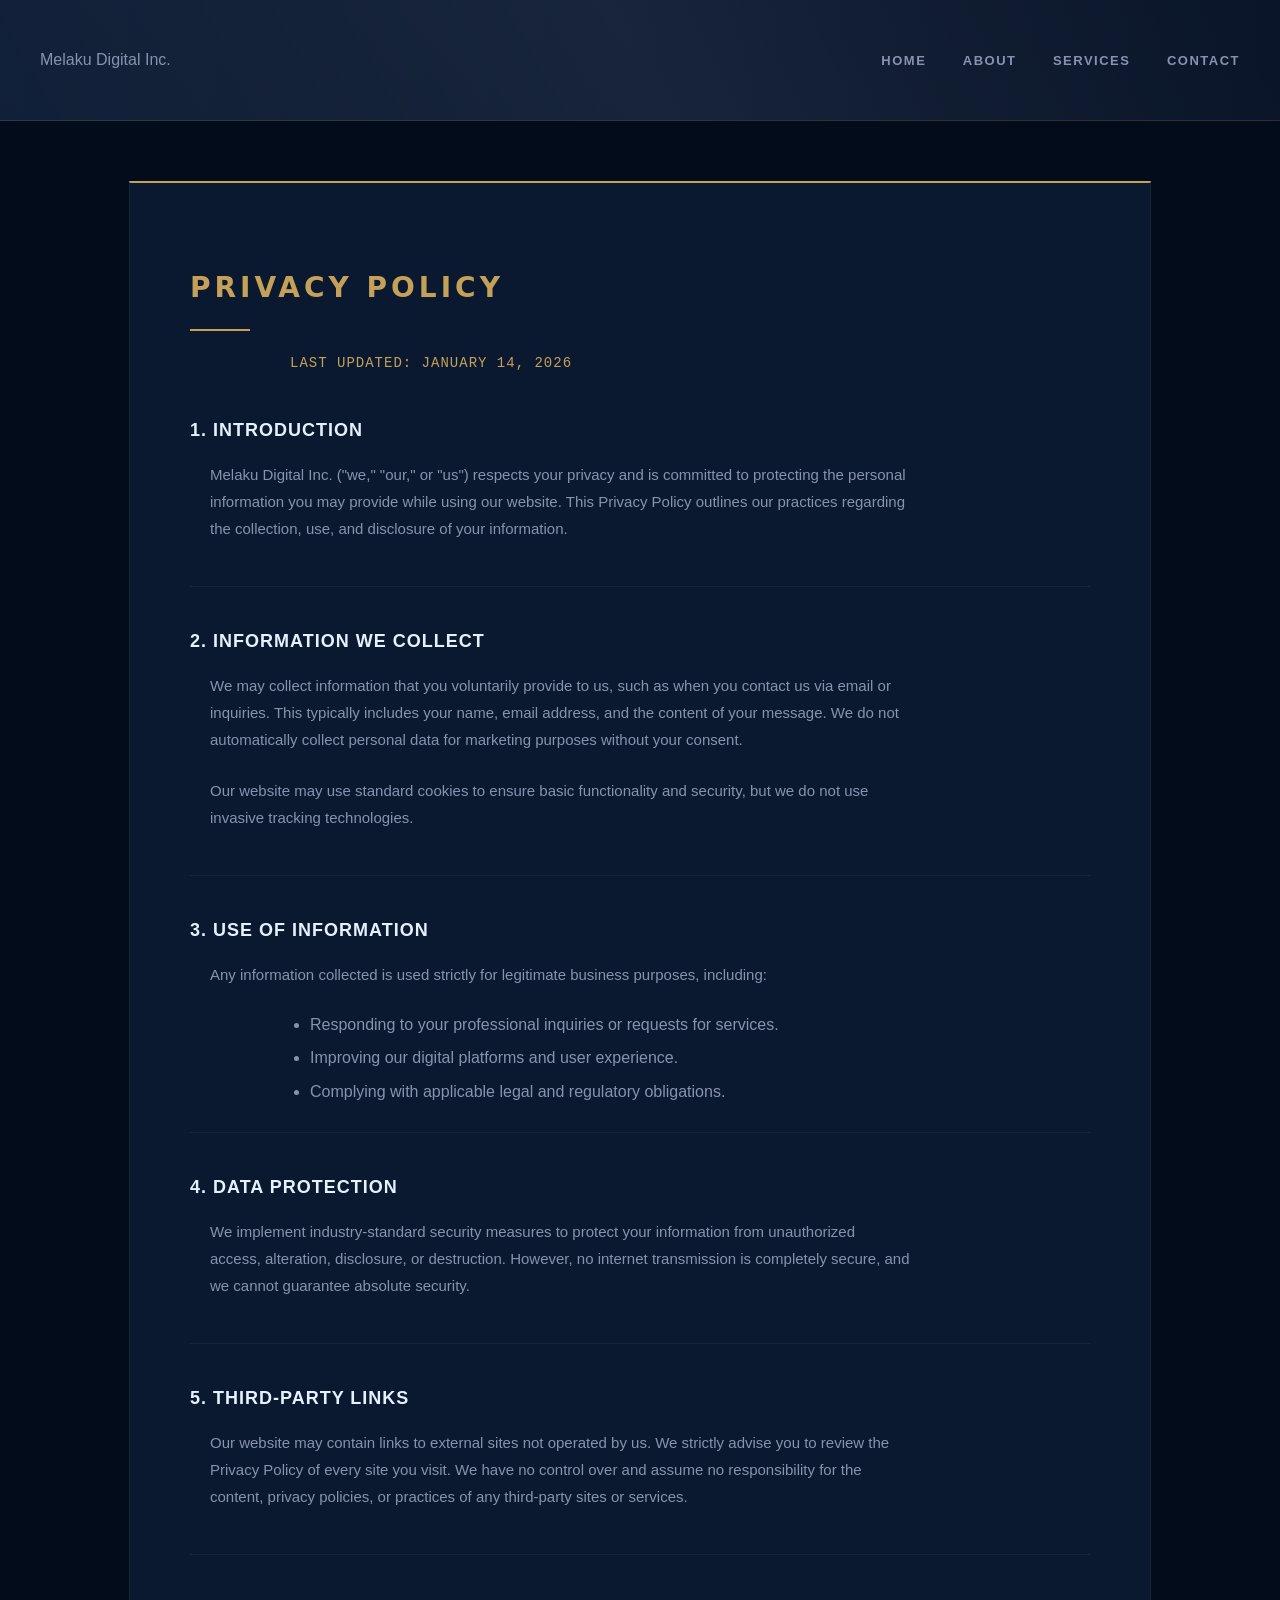
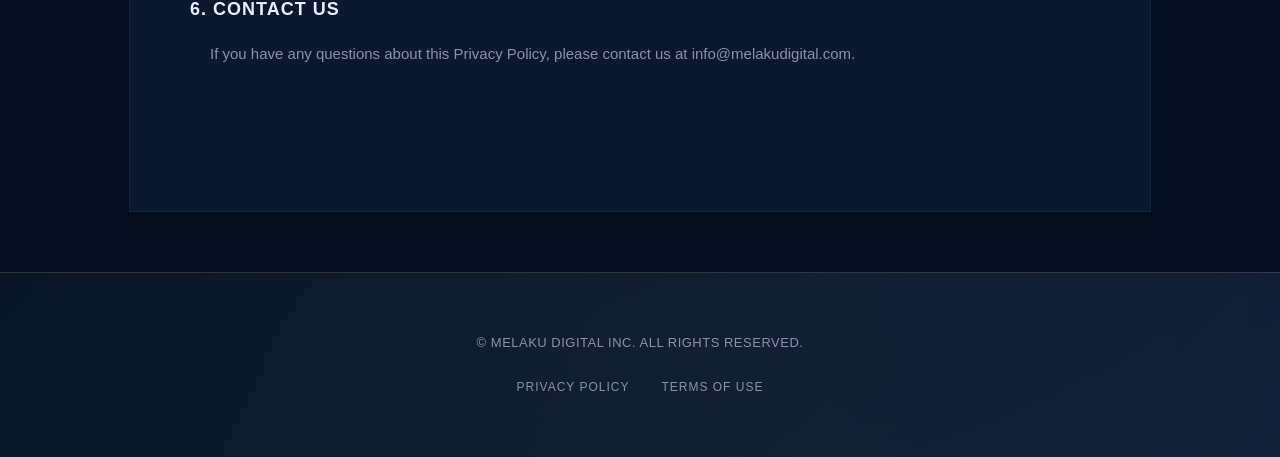
==== privacy.html @ fcba4385 "Initial commit: Melaku Digital Inc. website with updated contact email" ====
<!DOCTYPE html>
<html lang="en">
<head>
    <meta charset="UTF-8">
    <meta name="viewport" content="width=device-width, initial-scale=1.0">
    <title>Privacy Policy - Melaku Digital Inc.</title>
    <link rel="stylesheet" href="css/style.css">
</head>
<body>
    <header id="nav">
        <div class="container">
            <div class="logo">Melaku Digital Inc.</div>
            <nav>
                <a href="index.html">Home</a>
                <a href="index.html#about">About</a>
                <a href="index.html#services">Services</a>
                <a href="index.html#contact">Contact</a>
            </nav>
        </div>
    </header>

    <section id="policy">
        <div class="container">
            <h2>Privacy Policy</h2>
            <p class="last-updated">Last Updated: January 14, 2026</p>

            <div class="policy-section">
                <h3>1. Introduction</h3>
                <p>Melaku Digital Inc. ("we," "our," or "us") respects your privacy and is committed to protecting the personal information you may provide while using our website. This Privacy Policy outlines our practices regarding the collection, use, and disclosure of your information.</p>
            </div>

            <div class="policy-section">
                <h3>2. Information We Collect</h3>
                <p>We may collect information that you voluntarily provide to us, such as when you contact us via email or inquiries. This typically includes your name, email address, and the content of your message. We do not automatically collect personal data for marketing purposes without your consent.</p>
                <p>Our website may use standard cookies to ensure basic functionality and security, but we do not use invasive tracking technologies.</p>
            </div>

            <div class="policy-section">
                <h3>3. Use of Information</h3>
                <p>Any information collected is used strictly for legitimate business purposes, including:</p>
                <ul>
                    <li>Responding to your professional inquiries or requests for services.</li>
                    <li>Improving our digital platforms and user experience.</li>
                    <li>Complying with applicable legal and regulatory obligations.</li>
                </ul>
            </div>

            <div class="policy-section">
                <h3>4. Data Protection</h3>
                <p>We implement industry-standard security measures to protect your information from unauthorized access, alteration, disclosure, or destruction. However, no internet transmission is completely secure, and we cannot guarantee absolute security.</p>
            </div>

            <div class="policy-section">
                <h3>5. Third-Party Links</h3>
                <p>Our website may contain links to external sites not operated by us. We strictly advise you to review the Privacy Policy of every site you visit. We have no control over and assume no responsibility for the content, privacy policies, or practices of any third-party sites or services.</p>
            </div>

            <div class="policy-section">
                <h3>6. Contact Us</h3>
                <p>If you have any questions about this Privacy Policy, please contact us at info@melakudigital.com.</p>
            </div>
        </div>
    </section>

    <footer id="footer">
        <div class="container">
            <p>© Melaku Digital Inc. All rights reserved.</p>
            <div class="footer-links">
                <a href="privacy.html">Privacy Policy</a>
                <a href="terms.html">Terms of Use</a>
            </div>
        </div>
    </footer>
</body>
</html>
---- css/style.css ----
:root {
    --bg-deep: #020C1B;
    --bg-panel: #0A192F;
    --bg-card: #112240;
    --accent-gold: #C5A059;
    --accent-gold-dim: rgba(197, 160, 89, 0.2);
    --text-bright: #E6F1FF;
    --text-muted: #8892B0;
    --border-gold: #C5A059;
    --font-heading: 'Space Grotesk', system-ui, -apple-system, sans-serif;
    --font-body: 'Inter', -apple-system, BlinkMacSystemFont, sans-serif;
}

body {
    font-family: var(--font-body);
    margin: 0;
    padding: 0;
    background-color: var(--bg-deep);
    background-image: 
        linear-gradient(rgba(2, 12, 27, 0.95), rgba(2, 12, 27, 0.8)),
        repeating-linear-gradient(45deg, rgba(197, 160, 89, 0.03) 0px, rgba(197, 160, 89, 0.03) 1px, transparent 1px, transparent 40px);
    color: var(--text-muted);
    line-height: 1.6;
    min-height: 100vh;
    position: relative;
    -webkit-font-smoothing: antialiased;
}

body.reduced-motion {
    opacity: 1;
    transform: none;
    transition: none;
}

.container {
    max-width: 1200px;
    margin: 0 auto;
    padding: 0 24px;
    position: relative;
    z-index: 10;
}

/* Header Navigation - Institutional & Fixed */
#nav {
    background: linear-gradient(90deg, rgba(16, 32, 57, 0.95), rgba(8, 20, 40, 0.95));
    backdrop-filter: blur(12px);
    border-bottom: 1px solid var(--accent-gold-dim);
    position: sticky;
    top: 0;
    z-index: 1000;
    overflow: hidden;
    transition: all 0.3s ease;
    padding: 20px 0;
}

/* Sticky Header Scrolled State */
#nav.scrolled {
    padding: 12px 0;
    background: rgba(2, 12, 27, 0.98);
    backdrop-filter: blur(20px);
    box-shadow: 0 2px 20px rgba(0, 0, 0, 0.4);
}

#nav.scrolled .logo-img {
    height: 60px;
}

#nav.scrolled nav a {
    font-size: 14px;
    padding: 8px 16px;
}

/* Subtle moving background shine for Header */
#nav::before {
    content: '';
    position: absolute;
    top: 0;
    left: -50%;
    width: 200%;
    height: 100%;
    background: linear-gradient(
        60deg,
        transparent 20%,
        rgba(255, 255, 255, 0.03) 40%,
        rgba(255, 255, 255, 0.05) 50%,
        rgba(255, 255, 255, 0.03) 60%,
        transparent 80%
    );
    animation: shine-flow 15s linear infinite;
    pointer-events: none;
    z-index: -1;
}

@keyframes shine-flow {
    0% { transform: translateX(0); }
    100% { transform: translateX(-50%); }
}

#nav .container {
    display: flex;
    justify-content: space-between;
    align-items: center;
    height: 80px;
}

#nav .logo-link {
    display: flex;
    align-items: center;
    text-decoration: none;
}

#nav .logo-img {
    height: 72px;
    width: auto;
    object-fit: contain;
    transition: all 0.3s ease;
}

#nav nav a {
    margin-left: 32px;
    text-decoration: none;
    color: var(--text-muted);
    font-size: 13px;
    font-weight: 600;
    text-transform: uppercase;
    letter-spacing: 1.5px;
    transition: color 0.3s ease;
}

#nav nav a:hover {
    color: var(--accent-gold);
}

/* Social Icons */
.social-icons {
    display: flex;
    align-items: center;
    gap: 16px;
}

.social-icons a {
    color: var(--text-muted);
    transition: color 0.3s ease, transform 0.2s ease;
    display: flex;
    align-items: center;
    justify-content: center;
}

.social-icons a:hover {
    color: var(--accent-gold);
    transform: translateY(-2px);
}

.header-social {
    margin-left: 24px;
    padding-left: 24px;
    border-left: 1px solid var(--accent-gold-dim);
}

.footer-social {
    justify-content: center;
    margin-bottom: 32px;
}

/* Hero Section - Executive Authority */
#hero {
    background: var(--bg-deep);
    padding: 140px 0;
    position: relative;
    overflow: hidden;
    min-height: 600px;
    display: flex;
    align-items: center;
    border-bottom: 1px solid var(--accent-gold-dim);
}

/* Video Background */
.hero-video-background {
    position: absolute;
    top: 0;
    left: 0;
    width: 100%;
    height: 100%;
    overflow: hidden;
    z-index: 0;
}

.hero-video-background video {
    position: absolute;
    top: 50%;
    left: 50%;
    min-width: 100%;
    min-height: 100%;
    width: auto;
    height: auto;
    transform: translate(-50%, -50%);
    object-fit: cover;
    opacity: 0.25;
}

.video-overlay {
    position: absolute;
    top: 0;
    left: 0;
    width: 100%;
    height: 100%;
    background: linear-gradient(135deg, rgba(2, 12, 27, 0.88) 0%, rgba(10, 25, 47, 0.78) 100%);
    z-index: 1;
}

#hero .container {
    position: relative;
    z-index: 2;
}

#hero::before {
    content: ''; /* Geometric accent line */
    position: absolute;
    top: 0;
    right: 15%;
    width: 1px;
    height: 100%;
    background: linear-gradient(to bottom, transparent, var(--accent-gold-dim), transparent);
    z-index: 2;
}

.hero-content {
    display: flex;
    align-items: center;
    gap: 80px; /* Increased spacing */
    position: relative;
    z-index: 1;
}

.hero-text > * {
    opacity: 1;
}

/* Hero animations - elements start hidden and animate in */
.animations-enabled .hero-text h1,
.animations-enabled .hero-text .tagline,
.animations-enabled .hero-text .statement,
.animations-enabled .hero-text .cta-button {
    opacity: 0;
    animation: fadeInUp 800ms cubic-bezier(0.16, 1, 0.3, 1) forwards;
    animation-fill-mode: forwards;
}

@keyframes fadeInUp {
    from {
        opacity: 0;
        transform: translateY(20px);
    }
    to {
        opacity: 1;
        transform: translateY(0);
    }
}

.reduced-motion .hero-text > * {
    opacity: 1 !important;
    transform: none !important;
    transition: none !important;
    animation: none !important;
}

.hero-text h1 {
    font-family: var(--font-heading);
    font-size: 56px;
    font-weight: 800;
    margin-bottom: 24px;
    line-height: 1.1;
    color: var(--text-bright);
    letter-spacing: -0.5px;
    text-transform: uppercase;
}

.hero-text .tagline {
    display: inline-block;
    font-size: 14px;
    font-weight: 700;
    color: var(--accent-gold);
    text-transform: uppercase;
    letter-spacing: 3px;
    margin-bottom: 24px;
    border-bottom: 2px solid var(--accent-gold);
    padding-bottom: 4px;
}

.hero-text .statement {
    font-size: 18px;
    margin-bottom: 40px;
    color: var(--text-muted);
    max-width: 500px;
    border-left: 1px solid var(--accent-gold);
    padding-left: 24px;
}

.cta-button {
    display: inline-block;
    background-color: transparent;
    color: var(--accent-gold);
    padding: 16px 32px;
    text-decoration: none;
    border: 1px solid var(--accent-gold);
    font-weight: 600;
    text-transform: uppercase;
    letter-spacing: 1.5px;
    font-size: 13px;
    transition: all 0.3s ease;
}

.cta-button:hover {
    background-color: rgba(197, 160, 89, 0.1);
    box-shadow: 0 0 20px rgba(197, 160, 89, 0.1);
}

.hero-visual {
    flex: 1;
    height: 400px;
    position: relative;
    border: 1px solid var(--accent-gold-dim);
    background: rgba(10, 25, 47, 0.3);
    overflow: hidden;
}

#hero-canvas {
    width: 100%;
    height: 100%;
}


.hero-visual::after {
    /* Geometric corner accent */
    content: '';
    position: absolute;
    top: -1px;
    right: -1px;
    width: 40px;
    height: 40px;
    border-top: 2px solid var(--accent-gold);
    border-right: 2px solid var(--accent-gold);
}

.hero-visual::before {
    /* Geometric corner accent bottom left */
    content: '';
    position: absolute;
    bottom: -1px;
    left: -1px;
    width: 40px;
    height: 40px;
    border-bottom: 2px solid var(--accent-gold);
    border-left: 2px solid var(--accent-gold);
}

.hero-visual svg {
    width: 60%;
    height: 60%;
    opacity: 0.8;
}

/* Sections - Modular & Framed */
section {
    padding: 60px 0;
    opacity: 1;
    position: relative;
    z-index: 5;
    transition: opacity 800ms ease, transform 800ms ease;
    border-bottom: none; /* Removed separator line */
}

section.animate {
    animation: fadeIn 800ms ease-out forwards;
}

@keyframes fadeIn {
    from {
        opacity: 0;
        transform: translateY(20px);
    }
    to {
        opacity: 1;
        transform: translateY(0);
    }
}

.reduced-motion section {
    opacity: 1;
    transform: none;
    transition: none;
    animation: none;
}

section h2 {
    font-family: var(--font-heading);
    font-size: 28px;
    font-weight: 700;
    margin-bottom: 60px;
    text-align: center;
    color: var(--accent-gold);
    text-transform: uppercase;
    letter-spacing: 4px;
    position: relative;
    padding-bottom: 20px;
}

section h2::after {
    content: '';
    position: absolute;
    bottom: 0;
    left: 50%;
    transform: translateX(-50%);
    width: 60px;
    height: 2px;
    background: var(--accent-gold);
}

section p {
    font-size: 16px;
    line-height: 1.8;
    margin-bottom: 24px;
    max-width: 700px;
    margin-left: auto;
    margin-right: auto;
    color: var(--text-muted);
}

section ul {
    max-width: 700px;
    margin: 0 auto;
    color: var(--text-muted);
}

/* About Section - Institutional Brief */
#about {
    background-color: var(--bg-deep);
    position: relative;
}

#about .container {
    background: var(--bg-panel);
    padding: 60px;
    border: 1px solid rgba(255, 255, 255, 0.05);
    border-left: 2px solid var(--accent-gold);
    box-shadow: 0 10px 30px rgba(0, 0, 0, 0.3);
}

.about-content {
    display: flex;
    gap: 60px;
    align-items: flex-start;
}

.about-text {
    flex: 1;
}

.about-video {
    flex: 0 0 400px;
    width: 400px;
}

.about-video video {
    width: 100%;
    height: auto;
    border-radius: 8px;
    border: 1px solid rgba(197, 160, 89, 0.3);
    box-shadow: 0 8px 20px rgba(0, 0, 0, 0.4);
}

@media (max-width: 968px) {
    .about-content {
        flex-direction: column;
    }
    
    .about-video {
        flex: 1;
        width: 100%;
        max-width: 500px;
    }
}

#about h2 {
    text-align: left;
    margin-bottom: 30px;
}

#about h2::after {
    left: 0;
    transform: none;
}

#about p {
    text-align: left;
    margin-left: 0;
}

/* Services Section - Capability Matrix */
#services {
    /* Modern Gradient Background - Fully Green/Teal (Removed dark start) */
    background: linear-gradient(180deg, #0f3443 0%, #34e89e 100%); 
    position: relative;
    overflow: hidden;
}

#services::before {
    content: '';
    position: absolute;
    top: -50%;
    left: -50%;
    width: 200%;
    height: 200%;
    background: radial-gradient(circle at center, rgba(52, 232, 158, 0.05) 0%, transparent 70%);
    animation: pulse-glow-green 15s ease-in-out infinite;
    z-index: 0;
}

@keyframes pulse-glow-green {
    0%, 100% { transform: scale(1); opacity: 0.3; }
    50% { transform: scale(1.2); opacity: 0.6; }
}

/* Ensure content stays above the background effect */
#services .container {
    position: relative;
    z-index: 1;
}

.services-grid {
    display: grid;
    grid-template-columns: repeat(auto-fit, minmax(320px, 1fr));
    gap: 32px;
    margin-top: 40px;
}

.service-card {
    background-color: var(--bg-card); /* Fallback */
    background: rgba(17, 34, 64, 0.4); /* Semi-transparent glassmorphism */
    backdrop-filter: blur(10px);
    -webkit-backdrop-filter: blur(10px); /* Safari support */
    border: 1px solid rgba(197, 160, 89, 0.2); /* Subtle gold glow */
    padding: 40px;
    transition: all 0.3s ease;
    position: relative;
    overflow: hidden;
}

.service-card::before {
    content: '';
    position: absolute;
    top: 0;
    left: 0;
    width: 100%;
    height: 1px;
    background: linear-gradient(90deg, transparent, var(--accent-gold), transparent);
    opacity: 0.5;
}

.service-card:hover {
    background: rgba(17, 34, 64, 0.6); /* Slightly more opaque on hover */
    border-color: rgba(197, 160, 89, 0.4); /* Brighter gold */
    transform: translateY(-5px);
    box-shadow: 0 10px 30px rgba(0, 0, 0, 0.4), 0 0 20px rgba(197, 160, 89, 0.1);
}

.service-card h3 {
    font-family: var(--font-heading);
    font-size: 16px;
    font-weight: 700;
    margin-bottom: 20px;
    color: var(--text-bright);
    text-transform: uppercase;
    letter-spacing: 1px;
}

/* Service Icons & Animations */
.service-icon {
    margin-bottom: 24px;
    height: 48px;
    width: 48px;
    color: var(--accent-gold);
    display: flex;
    align-items: center;
}

.service-icon svg {
    width: 48px;
    height: 48px;
    stroke: currentColor;
    stroke-width: 1.5;
    fill: none;
    stroke-linecap: round;
    stroke-linejoin: round;
}

/* Animation Defs */
@keyframes code-pulse {
    0%, 100% { transform: scale(1); opacity: 1; }
    50% { transform: scale(1.1); opacity: 0.7; }
}

@keyframes dash-draw {
    0% { stroke-dasharray: 1, 150; stroke-dashoffset: 0; }
    50% { stroke-dasharray: 90, 150; stroke-dashoffset: -35; }
    100% { stroke-dasharray: 90, 150; stroke-dashoffset: -124; }
}

@keyframes float-y {
    0%, 100% { transform: translateY(0); }
    50% { transform: translateY(-6px); }
}

@keyframes spin-slow {
    from { transform: rotate(0deg); }
    to { transform: rotate(360deg); }
}

@keyframes pulse-ring {
    0% { transform: scale(0.8); opacity: 0; }
    50% { opacity: 0.5; }
    100% { transform: scale(1.2); opacity: 0; }
}

/* Specific Service Animations */
.anim-web-dev polyline {
    animation: code-pulse 2s ease-in-out infinite;
}

.anim-app-dev rect:last-child {
    animation: float-y 3s ease-in-out infinite;
}

.anim-ai circle {
    animation: pulse-ring 3s infinite;
}
.anim-ai circle:nth-child(2) { animation-delay: 0.5s; }
.anim-ai line { opacity: 0.5; }

.anim-arch path {
    animation: dash-draw 4s ease-in-out infinite;
}

.anim-mobile rect {
    animation: float-y 4s ease-in-out infinite;
}

.anim-consult circle {
    animation: spin-slow 10s linear infinite;
    transform-origin: center;
}

.service-card p {
    font-family: var(--font-body);
    font-size: 15px;
    color: rgba(204, 214, 246, 0.9); /* Brighter, more readable color */
    margin: 0 0 15px 0;
    text-align: left;
}

/* Phase 11: Interactive Service Demos */
.demo-toggle {
    background: rgba(197, 160, 89, 0.1);
    border: 1px solid rgba(197, 160, 89, 0.3);
    color: #C5A059;
    padding: 8px 16px;
    border-radius: 6px;
    cursor: pointer;
    font-size: 13px;
    font-weight: 500;
    transition: all 0.3s ease;
    margin-top: 10px;
    display: inline-block;
}

.demo-toggle:hover {
    background: rgba(197, 160, 89, 0.2);
    border-color: #C5A059;
    transform: translateX(3px);
}

.demo-content {
    max-height: 0;
    overflow: hidden;
    transition: max-height 0.4s ease, margin-top 0.4s ease;
    margin-top: 0;
}

.demo-content.active {
    max-height: 300px;
    margin-top: 15px;
}

.code-block {
    background: rgba(2, 12, 27, 0.8);
    border: 1px solid rgba(197, 160, 89, 0.2);
    border-radius: 8px;
    padding: 15px;
    position: relative;
    overflow-x: auto;
}

.code-block pre {
    margin: 0;
    color: #ccd6f6;
    font-family: 'Courier New', monospace;
    font-size: 13px;
    line-height: 1.6;
}

.code-block code {
    color: #34e89e;
}

.copy-code {
    position: absolute;
    top: 10px;
    right: 10px;
    background: rgba(197, 160, 89, 0.2);
    border: 1px solid rgba(197, 160, 89, 0.3);
    color: #C5A059;
    padding: 4px 10px;
    border-radius: 4px;
    cursor: pointer;
    font-size: 11px;
    transition: all 0.2s ease;
}

.copy-code:hover {
    background: rgba(197, 160, 89, 0.3);
}

.copy-code.copied {
    background: rgba(52, 232, 158, 0.2);
    border-color: rgba(52, 232, 158, 0.3);
    color: #34e89e;
}

/* Projects Section - Case Studies */
#projects {
    background: var(--bg-deep);
    color: var(--text-muted);
}

.projects-list {
    display: flex;
    flex-direction: column;
    gap: 24px;
    margin-top: 40px;
}

.project-item {
    background: rgba(17, 34, 64, 0.4);
    backdrop-filter: blur(10px);
    -webkit-backdrop-filter: blur(10px);
    border: 1px solid rgba(197, 160, 89, 0.15);
    border-left: 3px solid var(--accent-gold);
    padding: 32px;
    display: flex;
    gap: 24px;
    align-items: flex-start;
    transition: all 0.3s cubic-bezier(0.16, 1, 0.3, 1);
    position: relative;
    overflow: hidden;
}

.project-item::before {
    content: '';
    position: absolute;
    top: 0;
    left: 0;
    width: 3px;
    height: 0;
    background: linear-gradient(180deg, var(--accent-gold), var(--accent-teal));
    transition: height 0.4s ease;
}

.project-item:hover::before {
    height: 100%;
}

.project-item:hover {
    background: rgba(17, 34, 64, 0.7);
    border-color: rgba(197, 160, 89, 0.4);
    transform: translateX(8px);
    box-shadow: -5px 5px 30px rgba(197, 160, 89, 0.15);
}

.project-icon {
    flex-shrink: 0;
    width: 60px;
    height: 60px;
    background: linear-gradient(135deg, rgba(197, 160, 89, 0.15), rgba(197, 160, 89, 0.05));
    border: 2px solid rgba(197, 160, 89, 0.3);
    border-radius: 12px;
    display: flex;
    align-items: center;
    justify-content: center;
    color: var(--accent-gold);
    transition: all 0.3s ease;
}

.project-item:hover .project-icon {
    transform: scale(1.1) rotate(-5deg);
    border-color: var(--accent-gold);
    box-shadow: 0 0 20px rgba(197, 160, 89, 0.3);
}

.project-content {
    flex: 1;
}

.project-item h3 {
    font-size: 20px;
    font-weight: 700;
    color: var(--accent-gold);
    text-transform: uppercase;
    letter-spacing: 1.5px;
    margin: 0 0 12px 0;
    font-family: var(--font-heading);
}

.project-item p {
    font-size: 15px;
    color: rgba(204, 214, 246, 0.85);
    margin: 0 0 16px 0;
    line-height: 1.7;
    text-align: left;
}

.project-tags {
    display: flex;
    flex-wrap: wrap;
    gap: 8px;
    margin-top: 16px;
}

.tag {
    display: inline-block;
    background: rgba(197, 160, 89, 0.1);
    border: 1px solid rgba(197, 160, 89, 0.3);
    color: var(--accent-gold);
    padding: 4px 12px;
    border-radius: 4px;
    font-size: 11px;
    font-weight: 600;
    text-transform: uppercase;
    letter-spacing: 0.5px;
    transition: all 0.3s ease;
}

.project-item:hover .tag {
    background: rgba(197, 160, 89, 0.2);
    border-color: var(--accent-gold);
}

@media (max-width: 768px) {
    .project-item {
        flex-direction: column;
        padding: 24px;
    }
    
    .project-icon {
        width: 50px;
        height: 50px;
    }
}
}

/* Testimonials Section - Professional Principles */
#testimonials {
    background: linear-gradient(135deg, #0A192F 0%, #112240 50%, #0A192F 100%);
    border-top: 1px solid rgba(197, 160, 89, 0.2);
    position: relative;
    overflow: hidden;
}

#testimonials::before {
    content: '';
    position: absolute;
    top: 0;
    left: 0;
    right: 0;
    height: 1px;
    background: linear-gradient(90deg, transparent, var(--accent-gold), transparent);
}

#testimonials .section-subtitle {
    text-align: center;
    color: var(--text-muted);
    font-size: 16px;
    margin-bottom: 50px;
    font-style: italic;
}

.principles-grid {
    display: grid;
    grid-template-columns: repeat(auto-fit, minmax(280px, 1fr));
    gap: 40px;
    margin-top: 40px;
}

.principle-card {
    background: rgba(17, 34, 64, 0.6);
    backdrop-filter: blur(10px);
    border: 1px solid rgba(197, 160, 89, 0.2);
    padding: 40px 32px;
    text-align: center;
    position: relative;
    transition: all 0.4s cubic-bezier(0.16, 1, 0.3, 1);
    overflow: hidden;
}

.principle-card::after {
    content: '';
    position: absolute;
    top: -1px;
    right: -1px;
    width: 30px;
    height: 30px;
    border-top: 2px solid var(--accent-gold);
    border-right: 2px solid var(--accent-gold);
    transition: all 0.4s ease;
}

.principle-card::before {
    content: '';
    position: absolute;
    bottom: -1px;
    left: -1px;
    width: 30px;
    height: 30px;
    border-bottom: 2px solid var(--accent-gold);
    border-left: 2px solid var(--accent-gold);
    transition: all 0.4s ease;
}

.principle-card:hover {
    transform: translateY(-8px);
    border-color: rgba(197, 160, 89, 0.5);
    box-shadow: 0 12px 40px rgba(197, 160, 89, 0.2);
    background: rgba(17, 34, 64, 0.8);
}

.principle-card:hover::after {
    width: 50px;
    height: 50px;
}

.principle-card:hover::before {
    width: 50px;
    height: 50px;
}

.principle-icon {
    width: 70px;
    height: 70px;
    margin: 0 auto 24px;
    display: flex;
    align-items: center;
    justify-content: center;
    background: linear-gradient(135deg, rgba(197, 160, 89, 0.1), rgba(197, 160, 89, 0.05));
    border-radius: 50%;
    border: 2px solid rgba(197, 160, 89, 0.3);
    color: var(--accent-gold);
    transition: all 0.4s ease;
}

.principle-card:hover .principle-icon {
    transform: scale(1.1) rotate(5deg);
    border-color: var(--accent-gold);
    box-shadow: 0 0 20px rgba(197, 160, 89, 0.4);
}

.principle-icon svg {
    animation: icon-float 3s ease-in-out infinite;
}

.principle-card:nth-child(2) .principle-icon svg {
    animation-delay: 0.5s;
}

.principle-card:nth-child(3) .principle-icon svg {
    animation-delay: 1s;
}

.principle-card:nth-child(4) .principle-icon svg {
    animation-delay: 1.5s;
}

@keyframes icon-float {
    0%, 100% {
        transform: translateY(0);
    }
    50% {
        transform: translateY(-5px);
    }
}

.principle-card h3 {
    font-size: 18px;
    font-weight: 700;
    margin-bottom: 20px;
    color: var(--accent-gold);
    text-transform: uppercase;
    letter-spacing: 1.5px;
    font-family: var(--font-heading);
}

.principle-card p {
    font-size: 14px;
    color: rgba(204, 214, 246, 0.85);
    margin: 0;
    line-height: 1.8;
    font-family: var(--font-body);
}

/* Compliance Section - Regulatory */
#compliance {
    background-color: var(--bg-deep);
    position: relative;
    padding-bottom: 40px;
}

#compliance .container {
    background: var(--bg-panel);
    padding: 60px;
    border: 1px solid rgba(255, 255, 255, 0.05);
    text-align: center;
}

#compliance h2 {
    color: var(--text-bright);
}

#compliance p {
    color: var(--text-muted);
}

/* Contact Section - Inquiry Module */
#contact {
    background-color: var(--bg-deep);
    position: relative;
    padding-bottom: 120px;
}

#contact .container {
    background: linear-gradient(135deg, var(--bg-panel) 0%, var(--bg-deep) 100%);
    padding: 60px;
    border: 1px solid var(--accent-gold-dim);
    max-width: 1000px;
}

#contact h2 {
    color: var(--text-bright);
    margin-bottom: 40px;
    text-align: center;
}

.contact-layout {
    display: grid;
    grid-template-columns: 1fr 1fr;
    gap: 60px;
    text-align: left;
}

@media (max-width: 768px) {
    .contact-layout {
        grid-template-columns: 1fr;
        gap: 40px;
    }
}

.contact-info p {
    color: var(--text-muted);
    margin-bottom: 40px;
}

.contact-item {
    margin-bottom: 24px;
}

.contact-item strong {
    display: block;
    color: var(--accent-gold);
    font-size: 12px;
    text-transform: uppercase;
    letter-spacing: 1px;
    margin-bottom: 4px;
}

.contact-item span {
    color: var(--text-bright);
    font-size: 16px;
    font-family: monospace;
}

/* Contact Form */
.contact-form-wrapper {
    background: rgba(10, 25, 47, 0.5);
    padding: 30px;
    border: 1px solid rgba(255, 255, 255, 0.05);
}

.form-group {
    margin-bottom: 20px;
}

.form-group label {
    display: block;
    color: var(--text-muted);
    font-size: 12px;
    text-transform: uppercase;
    letter-spacing: 1px;
    margin-bottom: 8px;
}

.form-group input,
.form-group textarea {
    width: 100%;
    background: var(--bg-deep);
    border: 1px solid var(--accent-gold-dim);
    color: var(--text-bright);
    padding: 12px 16px;
    font-family: var(--font-heading);
    font-size: 14px;
    box-sizing: border-box;
    transition: all 0.3s ease;
}

.form-group input:focus,
.form-group textarea:focus {
    outline: none;
    border-color: var(--accent-gold);
    box-shadow: 0 0 10px var(--accent-gold-dim);
}

/* Form Validation States */
.form-group input.error,
.form-group textarea.error {
    border-color: #ff4444;
    box-shadow: 0 0 10px rgba(255, 68, 68, 0.2);
}

.form-group input.success,
.form-group textarea.success {
    border-color: #34e89e;
    box-shadow: 0 0 10px rgba(52, 232, 158, 0.2);
}

.form-error-message {
    color: #ff6b6b;
    font-size: 11px;
    margin-top: 6px;
    display: none;
    font-family: var(--font-body);
}

.form-group.has-error .form-error-message {
    display: block;
}

.form-group textarea {
    resize: vertical;
}

#contact button {
    width: 100%;
    cursor: pointer;
    position: relative;
    transition: all 0.3s ease;
}

#contact button:disabled {
    opacity: 0.6;
    cursor: not-allowed;
}

#contact button.loading::after {
    content: '';
    position: absolute;
    right: 20px;
    top: 50%;
    transform: translateY(-50%);
    width: 16px;
    height: 16px;
    border: 2px solid transparent;
    border-top-color: var(--accent-gold);
    border-radius: 50%;
    animation: spin-button 0.6s linear infinite;
}

@keyframes spin-button {
    to { transform: translateY(-50%) rotate(360deg); }
}

#contact button.success {
    background-color: rgba(52, 232, 158, 0.2);
    border-color: #34e89e;
}

/* Footer - Corporate Standard */
#footer {
    background: linear-gradient(135deg, rgba(8, 20, 40, 1) 0%, rgba(16, 32, 57, 1) 100%);
    color: var(--text-muted);
    text-align: center;
    padding: 60px 0;
    border-top: 1px solid var(--accent-gold-dim);
    position: relative;
    overflow: hidden;
}

/* Subtle pulse animation for footer background */
#footer::before {
    content: '';
    position: absolute;
    top: 50%;
    left: 50%;
    width: 200%;
    height: 200%;
    background: radial-gradient(circle, rgba(197, 160, 89, 0.03) 0%, transparent 60%);
    transform: translate(-50%, -50%) scale(1);
    animation: pulse-glow 10s ease-in-out infinite;
    z-index: 0;
}

@keyframes pulse-glow {
    0%, 100% { transform: translate(-50%, -50%) scale(1); opacity: 0.5; }
    50% { transform: translate(-50%, -50%) scale(1.2); opacity: 0.8; }
}

#footer > .container {
    position: relative;
    z-index: 1; /* Keep content above background animation */
}

#footer p {
    margin: 0 0 24px 0;
    font-size: 13px;
    letter-spacing: 0.5px;
    text-transform: uppercase;
}

.footer-links {
    display: flex;
    justify-content: center;
    gap: 32px;
}

.footer-links a {
    color: var(--text-muted);
    text-decoration: none;
    font-size: 12px;
    text-transform: uppercase;
    letter-spacing: 1px;
    transition: color 0.3s ease;
}

.footer-links a:hover {
    color: var(--accent-gold);
}

/* Policy Pages - Legal Documentation */
#policy, #terms {
    background: var(--bg-deep);
    min-height: 80vh;
    padding-top: 60px;
}

#policy .container, #terms .container {
    background: var(--bg-panel);
    padding: 60px;
    border: 1px solid rgba(255, 255, 255, 0.05);
    border-top: 2px solid var(--accent-gold);
    max-width: 900px;
}

#policy h2, #terms h2 {
    text-align: left;
    margin-bottom: 20px;
}

#policy h2::after, #terms h2::after {
    left: 0;
    transform: none;
}

.last-updated {
    font-size: 14px;
    color: var(--accent-gold);
    margin-bottom: 40px;
    font-family: monospace;
    text-transform: uppercase;
    letter-spacing: 1px;
}

.policy-section {
    margin-bottom: 40px;
    border-bottom: 1px solid rgba(255, 255, 255, 0.05);
    padding-bottom: 20px;
}

.policy-section:last-child {
    border-bottom: none;
}

.policy-section h3 {
    color: var(--text-bright);
    font-size: 18px;
    margin-bottom: 16px;
    text-transform: uppercase;
    letter-spacing: 1px;
}

.policy-section p {
    color: var(--text-muted);
    font-size: 15px;
    margin-left: 0;
    padding-left: 20px;
    list-style-type: square;
}

.policy-section li {
    color: var(--text-muted);
    margin-bottom: 8px;
}

/* FAQ Section */
#faq {
    background-color: var(--bg-deep);
    position: relative;
    padding-bottom: 60px;
}

#faq h2 {
    color: var(--text-bright);
    margin-bottom: 40px;
    text-align: center;
}

.faq-wrapper {
    max-width: 800px;
    margin: 0 auto;
    border: 1px solid var(--accent-gold-dim);
    background: var(--bg-panel);
}

.faq-item {
    border-bottom: 1px solid var(--accent-gold-dim);
}

.faq-item:last-child {
    border-bottom: none;
}

.faq-question {
    width: 100%;
    background: transparent;
    border: none;
    padding: 24px 32px;
    text-align: left;
    display: flex;
    justify-content: space-between;
    align-items: center;
    cursor: pointer;
    font-family: var(--font-heading);
    font-size: 16px;
    color: var(--text-bright);
    font-weight: 600;
    transition: background-color 0.3s ease;
}

.faq-question:hover {
    background-color: rgba(197, 160, 89, 0.05); /* Faint gold hover */
}

.faq-question span {
    line-height: 1.5;
    padding-right: 16px;
}

.faq-icon {
    min-width: 24px;
    color: var(--accent-gold);
    transition: transform 0.3s ease;
}

.faq-item.active .faq-icon {
    transform: rotate(45deg); /* Turn + into x */
}

.faq-answer {
    max-height: 0;
    overflow: hidden;
    transition: max-height 0.4s cubic-bezier(0.16, 1, 0.3, 1);
    background: rgba(2, 12, 27, 0.3);
}

.faq-item.active .faq-answer {
    max-height: 500px; /* Expands when active */
}

.faq-content {
    padding: 0 32px 32px 32px;
}

.faq-content p {
    margin: 0;
    color: var(--text-muted);
    line-height: 1.6;
}

/* Project Marquee (Logos moving in) */
.project-marquee {
    width: 100%;
    margin-bottom: 60px;
    overflow: hidden;
    mask-image: linear-gradient(to right, transparent, black 10%, black 90%, transparent);
    -webkit-mask-image: linear-gradient(to right, transparent, black 10%, black 90%, transparent);
    
    /* Modern Ingredient Gradient (Green/Teal/Navy Flow) */
    background: linear-gradient(270deg, #0f3443, #34e89e, #0f3443);
    background-size: 400% 400%;
    animation: gradient-flow 15s ease infinite;
    
    border-top: 1px solid rgba(52, 232, 158, 0.3); /* Matching Green border */
    border-bottom: 1px solid rgba(52, 232, 158, 0.3);
    padding: 30px 0;
}

@keyframes gradient-flow {
    0% { background-position: 0% 50%; }
    50% { background-position: 100% 50%; }
    100% { background-position: 0% 50%; }
}

.marquee-track {
    display: flex;
    gap: 60px; /* Space between items */
    width: max-content;
    animation: marquee-scroll 30s linear infinite;
}

.marquee-item {
    font-family: var(--font-heading);
    color: #ffffff; /* Brighter white for contrast on gradient */
    font-size: 18px;
    font-weight: 700;
    text-transform: uppercase;
    letter-spacing: 2px;
    white-space: nowrap;
    opacity: 0.9;
    text-shadow: 0 1px 3px rgba(0,0,0,0.3); /* Shadow for readability */
    transition: opacity 0.3s ease, color 0.3s ease;
    cursor: default;
    display: flex;
    align-items: center;
}

/* Marquee Icons */
.marquee-icon {
    display: inline-flex;
    align-items: center;
    margin-right: 12px;
    color: #ffffff; /* White icons to match text */
    width: 20px;
    height: 20px;
}

.marquee-icon svg {
    width: 100%;
    height: 100%;
}

/* Remove old diamond separator since we have icons */
.marquee-item::before {
    display: none;
}

/* Marquee Animations */
@keyframes heart-beat {
    0%, 100% { transform: scale(1); }
    15% { transform: scale(1.15); }
    30% { transform: scale(1); }
    45% { transform: scale(1.15); }
    60% { transform: scale(1); }
}

@keyframes film-roll {
    0% { transform: translateY(0); }
    100% { transform: translateY(-2px); } /* Subtle shake */
}

@keyframes book-float {
    0%, 100% { transform: rotate(0deg); }
    25% { transform: rotate(-5deg); }
    75% { transform: rotate(5deg); }
}

@keyframes shake-ring {
    0% { transform: rotate(0); }
    25% { transform: rotate(10deg); }
    50% { transform: rotate(0); }
    75% { transform: rotate(-10deg); }
    100% { transform: rotate(0); }
}

@keyframes pen-write {
    0%, 100% { transform: translate(0, 0); }
    50% { transform: translate(2px, -2px); }
}

@keyframes bot-blink { 
    0%, 90%, 100% { opacity: 1; }
    95% { opacity: 0.5; }
}

.anim-heart svg { animation: heart-beat 1.5s ease infinite; }
.anim-call svg { animation: shake-ring 2s ease infinite; }
.anim-pen svg { animation: pen-write 1s ease-in-out infinite; }
.anim-bot circle { animation: bot-blink 3s infinite; }
.anim-book svg { animation: book-float 3s ease-in-out infinite; }
.anim-film line { animation: dash-draw 3s linear infinite; } /* Reusing existing dash-draw */

.marquee-track:hover .marquee-icon svg {
    animation-play-state: paused;
}

@keyframes marquee-scroll {
    from { transform: translateX(0); }
    to { transform: translateX(-50%); }
}

.marquee-track:hover {
    animation-play-state: paused;
}

.reduced-motion .marquee-track {
    animation: none;
    flex-wrap: wrap;
    justify-content: center;
    transform: none;
}

/* ============================================
   PHASE 4: AI CHAT WIDGET
   ============================================ */

/* Chat Button */
.chat-widget-button {
    position: fixed;
    bottom: 30px;
    right: 30px;
    width: 60px;
    height: 60px;
    background: linear-gradient(135deg, #C5A059 0%, #d4af6a 100%);
    border: none;
    border-radius: 50%;
    box-shadow: 0 4px 20px rgba(197, 160, 89, 0.4);
    cursor: pointer;
    z-index: 9999;
    transition: all 0.3s ease;
    display: flex;
    align-items: center;
    justify-content: center;
    color: #020C1B;
    font-size: 24px;
}

.chat-widget-button:hover {
    transform: scale(1.1);
    box-shadow: 0 6px 30px rgba(197, 160, 89, 0.6);
}

.chat-widget-button.active {
    background: linear-gradient(135deg, #ff4444 0%, #ff6666 100%);
}

/* Chat Window */
.chat-widget-window {
    position: fixed;
    bottom: 100px;
    right: 30px;
    width: 380px;
    max-width: calc(100vw - 60px);
    height: 550px;
    max-height: calc(100vh - 150px);
    background: rgba(17, 34, 64, 0.98);
    backdrop-filter: blur(20px);
    border: 1px solid rgba(197, 160, 89, 0.2);
    border-radius: 16px;
    box-shadow: 0 8px 40px rgba(0, 0, 0, 0.4);
    z-index: 9998;
    opacity: 0;
    visibility: hidden;
    transform: translateY(20px) scale(0.95);
    transition: all 0.3s ease;
    display: flex;
    flex-direction: column;
}

.chat-widget-window.active {
    opacity: 1;
    visibility: visible;
    transform: translateY(0) scale(1);
}

/* Chat Header */
.chat-widget-header {
    background: linear-gradient(135deg, #C5A059 0%, #d4af6a 100%);
    color: #020C1B;
    padding: 20px;
    border-radius: 16px 16px 0 0;
    font-weight: 600;
    display: flex;
    align-items: center;
    gap: 10px;
}

.chat-widget-header::before {
    content: '🤖';
    font-size: 20px;
}

/* Chat Body */
.chat-widget-body {
    padding: 0;
    display: flex;
    flex-direction: column;
    flex: 1;
    overflow: hidden;
}

.chat-messages {
    flex: 1;
    overflow-y: auto;
    padding: 20px;
    display: flex;
    flex-direction: column;
    gap: 15px;
}

.chat-message {
    display: flex;
    gap: 10px;
    animation: messageSlideIn 0.3s ease;
}

@keyframes messageSlideIn {
    from {
        opacity: 0;
        transform: translateY(10px);
    }
    to {
        opacity: 1;
        transform: translateY(0);
    }
}

.message-avatar {
    width: 32px;
    height: 32px;
    border-radius: 50%;
    display: flex;
    align-items: center;
    justify-content: center;
    font-size: 18px;
    flex-shrink: 0;
}

.bot-message .message-avatar {
    background: rgba(197, 160, 89, 0.2);
}

.user-message {
    flex-direction: row-reverse;
}

.user-message .message-avatar {
    background: rgba(52, 232, 158, 0.2);
}

.message-content {
    background: rgba(197, 160, 89, 0.1);
    border: 1px solid rgba(197, 160, 89, 0.2);
    border-radius: 12px;
    padding: 12px 16px;
    max-width: 75%;
}

.user-message .message-content {
    background: rgba(52, 232, 158, 0.1);
    border-color: rgba(52, 232, 158, 0.2);
}

.message-content p {
    margin: 0 0 8px 0;
    color: #ccd6f6;
    font-size: 14px;
    line-height: 1.5;
}

.message-content p:last-child {
    margin-bottom: 0;
}

.chat-greeting {
    background: rgba(197, 160, 89, 0.1);
    border-left: 3px solid #C5A059;
    padding: 15px;
    border-radius: 8px;
    margin-bottom: 20px;
    color: #ccd6f6;
    font-size: 14px;
    line-height: 1.6;
}

.chat-options {
    display: flex;
    flex-direction: column;
    gap: 8px;
    padding: 15px 20px;
    border-top: 1px solid rgba(197, 160, 89, 0.1);
}

.chat-option-button {
    background: rgba(197, 160, 89, 0.1);
    border: 1px solid rgba(197, 160, 89, 0.3);
    color: #C5A059;
    padding: 10px 14px;
    border-radius: 8px;
    cursor: pointer;
    transition: all 0.3s ease;
    font-size: 13px;
    text-align: left;
    display: flex;
    align-items: center;
    gap: 8px;
}

.chat-option-button::before {
    content: '→';
    font-size: 14px;
    transition: transform 0.3s ease;
}

.chat-option-button:hover {
    background: rgba(197, 160, 89, 0.2);
    border-color: #C5A059;
    transform: translateX(3px);
}

.chat-option-button:hover::before {
    transform: translateX(3px);
}

.chat-input-container {
    display: flex;
    gap: 10px;
    padding: 15px 20px;
    border-top: 1px solid rgba(197, 160, 89, 0.2);
    background: rgba(2, 12, 27, 0.5);
    border-radius: 0 0 16px 16px;
}

.chat-input {
    flex: 1;
    background: rgba(17, 34, 64, 0.8);
    border: 1px solid rgba(197, 160, 89, 0.2);
    border-radius: 8px;
    padding: 10px 14px;
    color: #ccd6f6;
    font-size: 14px;
    font-family: 'Inter', sans-serif;
    outline: none;
    transition: border-color 0.3s ease;
}

.chat-input:focus {
    border-color: #C5A059;
}

.chat-input::placeholder {
    color: #8892b0;
}

.chat-send-button {
    background: linear-gradient(135deg, #C5A059 0%, #d4af6a 100%);
    border: none;
    border-radius: 8px;
    width: 40px;
    height: 40px;
    display: flex;
    align-items: center;
    justify-content: center;
    cursor: pointer;
    transition: all 0.3s ease;
    color: #020C1B;
}

.chat-send-button:hover {
    transform: scale(1.05);
    box-shadow: 0 4px 15px rgba(197, 160, 89, 0.4);
}

.chat-send-button:disabled {
    opacity: 0.5;
    cursor: not-allowed;
}

/* Pulse Animation for Chat Button */
@keyframes chat-pulse {
    0%, 100% {
        box-shadow: 0 4px 20px rgba(197, 160, 89, 0.4);
    }
    50% {
        box-shadow: 0 4px 30px rgba(197, 160, 89, 0.7);
    }
}

.chat-widget-button {
    animation: chat-pulse 2s infinite;
}

/* Responsive */
@media (max-width: 768px) {
    .chat-widget-button {
        bottom: 20px;
        right: 20px;
        width: 56px;
        height: 56px;
    }
    
    .chat-widget-window {
        bottom: 90px;
        right: 20px;
        left: 20px;
        width: auto;
        height: 500px;
    }
    
    .message-content {
        max-width: 80%;
    }
    
    .chat-input {
        font-size: 16px; /* Prevent zoom on iOS */
    }
}

/* Reduced Motion Support */
@media (prefers-reduced-motion: reduce) {
    .chat-widget-button {
        animation: none;
    }
    
    .chat-widget-window {
        transition: opacity 0.2s ease, visibility 0.2s ease;
        transform: none;
    }
    
    .chat-widget-window.active {
        transform: none;
    }
}

/* ============================================
   PHASE 5: CURSOR GLOW EFFECT
   ============================================ */

.cursor-glow {
    position: fixed;
    width: 400px;
    height: 400px;
    border-radius: 50%;
    background: radial-gradient(
        circle,
        rgba(197, 160, 89, 0.15) 0%,
        rgba(197, 160, 89, 0.08) 25%,
        rgba(197, 160, 89, 0.03) 50%,
        transparent 70%
    );
    pointer-events: none;
    z-index: 9997;
    transform: translate(-50%, -50%);
    transition: opacity 0.3s ease;
    opacity: 0;
}

.cursor-glow.active {
    opacity: 1;
}

/* Hide cursor glow on touch devices */
@media (hover: none) and (pointer: coarse) {
    .cursor-glow {
        display: none;
    }
}

/* Respect reduced motion preference */
@media (prefers-reduced-motion: reduce) {
    .cursor-glow {
        display: none;
    }
}

/* ============================================
   PHASE 7: SCROLL-TRIGGERED ANIMATIONS
   ============================================ */

/* Animation States */
.scroll-animate {
    opacity: 0;
    transform: translateY(30px);
    transition: opacity 0.8s ease, transform 0.8s ease;
}

.scroll-animate.animate-in {
    opacity: 1;
    transform: translateY(0);
}

.scroll-fade {
    opacity: 0;
    transition: opacity 1s ease;
}

.scroll-fade.animate-in {
    opacity: 1;
}

.scroll-slide-left {
    opacity: 0;
    transform: translateX(-50px);
    transition: opacity 0.8s ease, transform 0.8s ease;
}

.scroll-slide-left.animate-in {
    opacity: 1;
    transform: translateX(0);
}

.scroll-slide-right {
    opacity: 0;
    transform: translateX(50px);
    transition: opacity 0.8s ease, transform 0.8s ease;
}

.scroll-slide-right.animate-in {
    opacity: 1;
    transform: translateX(0);
}

.scroll-scale {
    opacity: 0;
    transform: scale(0.9);
    transition: opacity 0.8s ease, transform 0.8s ease;
}

.scroll-scale.animate-in {
    opacity: 1;
    transform: scale(1);
}

/* Stagger delays for child elements */
.scroll-animate:nth-child(1) { transition-delay: 0.1s; }
.scroll-animate:nth-child(2) { transition-delay: 0.2s; }
.scroll-animate:nth-child(3) { transition-delay: 0.3s; }
.scroll-animate:nth-child(4) { transition-delay: 0.4s; }
.scroll-animate:nth-child(5) { transition-delay: 0.5s; }
.scroll-animate:nth-child(6) { transition-delay: 0.6s; }

/* Parallax effect container */
.parallax-container {
    position: relative;
    overflow: hidden;
}

.parallax-bg {
    transition: transform 0.1s ease-out;
    will-change: transform;
}

/* Counter animation */
.counter {
    font-variant-numeric: tabular-nums;
}

/* Respect reduced motion */
@media (prefers-reduced-motion: reduce) {
    .scroll-animate,
    .scroll-fade,
    .scroll-slide-left,
    .scroll-slide-right,
    .scroll-scale {
        opacity: 1 !important;
        transform: none !important;
        transition: none !important;
    }
}

/* ============================================
   PHASE 6: METRICS SECTION
   ============================================ */

.metrics-section {
    background: linear-gradient(135deg, #0A192F 0%, #112240 100%);
    padding: 60px 0;
    position: relative;
}

.metrics-section .section-subtitle {
    text-align: center;
    color: #8892b0;
    font-size: 18px;
    margin-top: -10px;
    margin-bottom: 50px;
}

.metrics-grid {
    display: grid;
    grid-template-columns: repeat(auto-fit, minmax(280px, 1fr));
    gap: 30px;
    margin-top: 40px;
}

.metric-card {
    background: rgba(17, 34, 64, 0.6);
    backdrop-filter: blur(10px);
    border: 1px solid rgba(197, 160, 89, 0.2);
    border-radius: 12px;
    padding: 40px 30px;
    text-align: center;
    transition: all 0.3s ease;
    position: relative;
    overflow: hidden;
}

.metric-card::before {
    content: '';
    position: absolute;
    top: 0;
    left: -100%;
    width: 100%;
    height: 100%;
    background: linear-gradient(90deg, transparent, rgba(197, 160, 89, 0.05), transparent);
    transition: left 0.6s ease;
}

.metric-card:hover::before {
    left: 100%;
}

.metric-card:hover {
    transform: translateY(-5px);
    border-color: rgba(197, 160, 89, 0.4);
    box-shadow: 0 8px 30px rgba(197, 160, 89, 0.15);
}

.metric-icon {
    color: #C5A059;
    margin-bottom: 20px;
    display: inline-block;
}

.metric-icon svg {
    animation: metric-float 3s ease-in-out infinite;
}

.metric-card:nth-child(2) .metric-icon svg {
    animation-delay: 0.5s;
}

.metric-card:nth-child(3) .metric-icon svg {
    animation-delay: 1s;
}

@keyframes metric-float {
    0%, 100% {
        transform: translateY(0);
    }
    50% {
        transform: translateY(-10px);
    }
}

.metric-value {
    font-size: 48px;
    font-weight: 700;
    color: #C5A059;
    margin-bottom: 10px;
    font-family: 'Space Grotesk', sans-serif;
}

.metric-label {
    font-size: 18px;
    font-weight: 600;
    color: #ccd6f6;
    margin-bottom: 15px;
}

.metric-description {
    color: #8892b0;
    font-size: 14px;
    line-height: 1.6;
    margin: 0;
}

@media (max-width: 768px) {
    .metrics-grid {
        grid-template-columns: 1fr;
        gap: 20px;
    }
    
    .metric-value {
        font-size: 40px;
    }
    
    .metric-card {
        padding: 30px 20px;
    }
}

@media (prefers-reduced-motion: reduce) {
    .metric-icon svg {
        animation: none;
    }
    
    .metric-card::before {
        display: none;
    }
}

/* ============================================
   PHASE 8: SCROLL PROGRESS BAR
   ============================================ */

.scroll-progress-bar {
    position: fixed;
    top: 0;
    left: 0;
    width: 0;
    height: 3px;
    background: linear-gradient(90deg, #C5A059 0%, #d4af6a 100%);
    z-index: 10000;
    transition: width 0.1s ease-out;
    box-shadow: 0 0 10px rgba(197, 160, 89, 0.5);
}

/* ============================================
   PHASE 13: COOKIE CONSENT BANNER
   ============================================ */

.cookie-consent {
    position: fixed;
    bottom: 0;
    left: 0;
    right: 0;
    background: rgba(2, 12, 27, 0.98);
    backdrop-filter: blur(20px);
    border-top: 2px solid #C5A059;
    padding: 20px;
    z-index: 9999;
    transform: translateY(100%);
    transition: transform 0.4s ease;
    box-shadow: 0 -4px 20px rgba(0, 0, 0, 0.3);
}

.cookie-consent.show {
    transform: translateY(0);
}

.cookie-content {
    max-width: 1200px;
    margin: 0 auto;
    display: flex;
    align-items: center;
    justify-content: space-between;
    gap: 20px;
    flex-wrap: wrap;
}

.cookie-content p {
    margin: 0;
    color: #ccd6f6;
    font-size: 14px;
    flex: 1;
    min-width: 250px;
}

.cookie-content p strong {
    color: #C5A059;
    display: block;
    margin-bottom: 5px;
    font-size: 16px;
}

.cookie-actions {
    display: flex;
    gap: 12px;
    align-items: center;
    flex-wrap: wrap;
}

.cookie-btn {
    padding: 10px 24px;
    border-radius: 6px;
    font-size: 14px;
    font-weight: 600;
    cursor: pointer;
    transition: all 0.3s ease;
    border: none;
}

.cookie-accept {
    background: linear-gradient(135deg, #C5A059 0%, #d4af6a 100%);
    color: #020C1B;
}

.cookie-accept:hover {
    transform: translateY(-2px);
    box-shadow: 0 4px 12px rgba(197, 160, 89, 0.4);
}

.cookie-decline {
    background: transparent;
    border: 1px solid rgba(197, 160, 89, 0.3);
    color: #C5A059;
}

.cookie-decline:hover {
    background: rgba(197, 160, 89, 0.1);
}

.cookie-link {
    color: #8892b0;
    text-decoration: underline;
    font-size: 13px;
    transition: color 0.3s ease;
}

.cookie-link:hover {
    color: #C5A059;
}

@media (max-width: 768px) {
    .cookie-content {
        flex-direction: column;
        align-items: flex-start;
    }
    
    .cookie-actions {
        width: 100%;
    }
    
    .cookie-btn {
        flex: 1;
    }
}
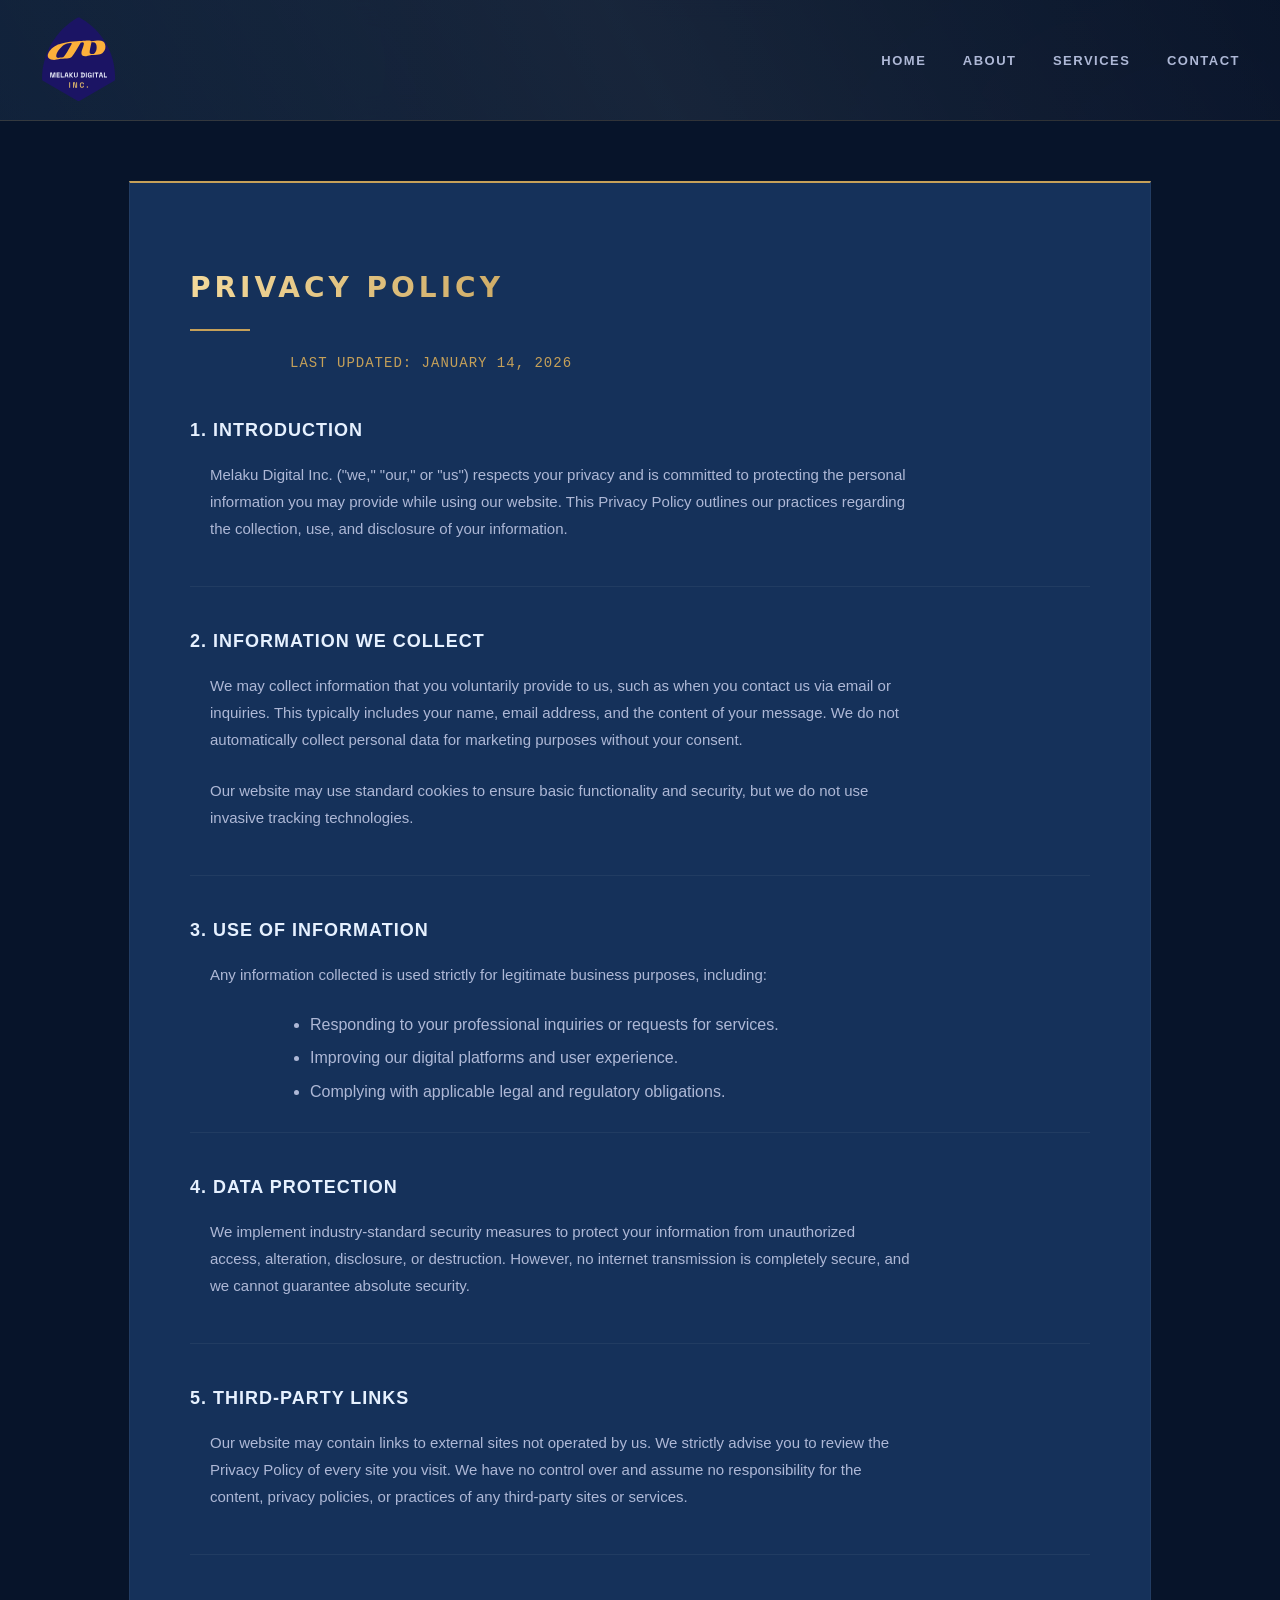
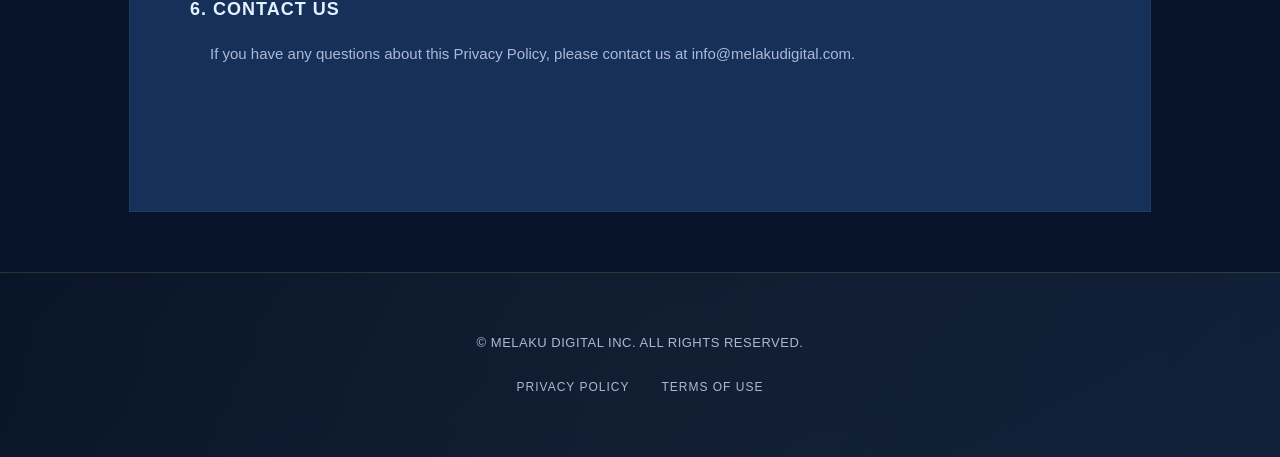
==== commit e549dfb1: "New theme, logo, Live Now and Launching Soon sections, MDI hero video, header fix, cleanup" ====
--- a/privacy.html
+++ b/privacy.html
@@ -4,12 +4,16 @@
     <meta charset="UTF-8">
     <meta name="viewport" content="width=device-width, initial-scale=1.0">
     <title>Privacy Policy - Melaku Digital Inc.</title>
-    <link rel="stylesheet" href="css/style.css">
+    <link rel="icon" href="favicon.ico" sizes="any">
+    <link rel="icon" type="image/png" sizes="32x32" href="assets/icons/logo/png/favicon-32.png">
+    <link rel="icon" type="image/svg+xml" href="assets/icons/logo/svg/melaku-digital-icon.svg">
+    <link rel="apple-touch-icon" href="assets/icons/logo/png/apple-touch-icon.png">
+    <link rel="stylesheet" href="css/style.css?v=20261115">
 </head>
 <body>
     <header id="nav">
         <div class="container">
-            <div class="logo">Melaku Digital Inc.</div>
+            <a href="index.html" class="logo-link"><img src="assets/icons/logo/svg/melaku-digital-logo-A-on-dark.svg" alt="Melaku Digital Inc." class="logo-img"></a>
             <nav>
                 <a href="index.html">Home</a>
                 <a href="index.html#about">About</a>
--- a/css/style.css
+++ b/css/style.css
@@ -1,11 +1,11 @@
 :root {
-    --bg-deep: #020C1B;
-    --bg-panel: #0A192F;
-    --bg-card: #112240;
+    --bg-deep: #07142A;
+    --bg-panel: #15315A;
+    --bg-card: #1A3A66;
     --accent-gold: #C5A059;
     --accent-gold-dim: rgba(197, 160, 89, 0.2);
     --text-bright: #E6F1FF;
-    --text-muted: #8892B0;
+    --text-muted: #AEB8D6;
     --border-gold: #C5A059;
     --font-heading: 'Space Grotesk', system-ui, -apple-system, sans-serif;
     --font-body: 'Inter', -apple-system, BlinkMacSystemFont, sans-serif;
@@ -17,7 +17,7 @@
     padding: 0;
     background-color: var(--bg-deep);
     background-image: 
-        linear-gradient(rgba(2, 12, 27, 0.95), rgba(2, 12, 27, 0.8)),
+        linear-gradient(rgba(7, 20, 42, 0.0), rgba(7, 20, 42, 0.0)),
         repeating-linear-gradient(45deg, rgba(197, 160, 89, 0.03) 0px, rgba(197, 160, 89, 0.03) 1px, transparent 1px, transparent 40px);
     color: var(--text-muted);
     line-height: 1.6;
@@ -56,13 +56,13 @@
 /* Sticky Header Scrolled State */
 #nav.scrolled {
     padding: 12px 0;
-    background: rgba(2, 12, 27, 0.98);
+    background: rgba(7, 20, 42, 0.98);
     backdrop-filter: blur(20px);
     box-shadow: 0 2px 20px rgba(0, 0, 0, 0.4);
 }
 
 #nav.scrolled .logo-img {
-    height: 60px;
+    height: 68px;
 }
 
 #nav.scrolled nav a {
@@ -110,7 +110,7 @@
 }
 
 #nav .logo-img {
-    height: 72px;
+    height: 88px;
     width: auto;
     object-fit: contain;
     transition: all 0.3s ease;
@@ -204,7 +204,7 @@
     left: 0;
     width: 100%;
     height: 100%;
-    background: linear-gradient(135deg, rgba(2, 12, 27, 0.88) 0%, rgba(10, 25, 47, 0.78) 100%);
+    background: radial-gradient(700px 500px at 85% 30%, rgba(123, 97, 255, 0.24), transparent 60%), radial-gradient(600px 420px at 8% 85%, rgba(45, 226, 196, 0.16), transparent 60%), linear-gradient(135deg, rgba(7, 20, 42, 0.86) 0%, rgba(14, 32, 62, 0.74) 100%);
     z-index: 1;
 }
 
@@ -320,7 +320,7 @@
     height: 400px;
     position: relative;
     border: 1px solid var(--accent-gold-dim);
-    background: rgba(10, 25, 47, 0.3);
+    background: rgba(14, 32, 62, 0.3);
     overflow: hidden;
 }
 
@@ -692,7 +692,7 @@
 }
 
 .code-block {
-    background: rgba(2, 12, 27, 0.8);
+    background: rgba(7, 20, 42, 0.8);
     border: 1px solid rgba(197, 160, 89, 0.2);
     border-radius: 8px;
     padding: 15px;
@@ -749,6 +749,49 @@
     margin-top: 40px;
 }
 
+.portfolio-group {
+    margin-top: 56px;
+}
+
+.portfolio-group + .portfolio-group {
+    margin-top: 72px;
+    padding-top: 48px;
+    border-top: 1px solid rgba(197, 160, 89, 0.18);
+}
+
+.portfolio-group-header {
+    margin-bottom: 28px;
+    padding-left: 18px;
+    border-left: 3px solid var(--accent-gold);
+}
+
+.portfolio-group-header h3 {
+    color: var(--text-bright);
+    font-family: var(--font-heading);
+    font-size: 24px;
+    font-weight: 700;
+    letter-spacing: 1.2px;
+    line-height: 1.2;
+    margin: 0;
+    text-transform: uppercase;
+}
+
+.products-grid,
+.expertise-grid {
+    display: grid;
+    gap: 24px;
+    align-items: stretch;
+    grid-auto-rows: 1fr;
+}
+
+.products-grid {
+    grid-template-columns: repeat(3, minmax(0, 1fr));
+}
+
+.expertise-grid {
+    grid-template-columns: repeat(2, minmax(0, 1fr));
+}
+
 .project-item {
     background: rgba(17, 34, 64, 0.4);
     backdrop-filter: blur(10px);
@@ -757,11 +800,86 @@
     border-left: 3px solid var(--accent-gold);
     padding: 32px;
     display: flex;
+    flex-direction: column;
+    justify-content: space-between;
     gap: 24px;
-    align-items: flex-start;
+    align-items: stretch;
+    height: 100%;
     transition: all 0.3s cubic-bezier(0.16, 1, 0.3, 1);
     position: relative;
     overflow: hidden;
+}
+
+.product-card,
+.expertise-card {
+    height: 100%;
+    min-height: 0;
+}
+
+.product-card {
+    background: linear-gradient(145deg, rgba(30, 84, 104, 0.82), rgba(14, 32, 62, 0.92));
+    border: 1px solid rgba(52, 232, 158, 0.18);
+    border-left: 3px solid var(--accent-gold);
+    border-radius: 8px;
+    box-shadow: 0 18px 40px rgba(7, 20, 42, 0.26);
+    gap: 18px;
+    padding: 28px;
+}
+
+.product-card:hover {
+    background: linear-gradient(145deg, rgba(30, 84, 104, 0.92), rgba(17, 34, 64, 0.96));
+    border-color: rgba(52, 232, 158, 0.3);
+}
+
+.product-card .project-content,
+.expertise-card .project-content {
+    display: flex;
+    flex: 1;
+    flex-direction: column;
+    justify-content: space-between;
+    min-height: 0;
+    width: 100%;
+}
+
+.project-footer {
+    display: flex;
+    flex-direction: column;
+    gap: 18px;
+    margin-top: auto;
+    padding-top: 18px;
+}
+
+.project-footer .project-tags,
+.project-footer .project-links {
+    margin-top: 0;
+}
+
+.product-card .project-content > p + .project-details {
+    margin-top: 8px;
+}
+
+.product-card .project-icon {
+    width: 56px;
+    height: 56px;
+    border-radius: 8px;
+    background: rgba(7, 20, 42, 0.28);
+    border-color: rgba(197, 160, 89, 0.38);
+}
+
+.product-card .project-app-icon {
+    overflow: hidden;
+    padding: 0;
+}
+
+.project-app-icon img {
+    display: block;
+    width: 100%;
+    height: 100%;
+    object-fit: cover;
+}
+
+.product-card h3 {
+    min-height: 48px;
 }
 
 .project-item::before {
@@ -820,6 +938,15 @@
     font-family: var(--font-heading);
 }
 
+.expertise-card h3 {
+    color: var(--text-bright);
+    font-size: 1.5rem;
+    font-weight: 700;
+    letter-spacing: -0.025em;
+    line-height: 1.18;
+    text-transform: none;
+}
+
 .project-item p {
     font-size: 15px;
     color: rgba(204, 214, 246, 0.85);
@@ -828,11 +955,156 @@
     text-align: left;
 }
 
+.project-summary {
+    display: -webkit-box;
+    -webkit-box-orient: vertical;
+    -webkit-line-clamp: 2;
+    overflow: hidden;
+}
+
+.product-card .project-summary {
+    color: rgba(230, 241, 255, 0.86);
+    font-size: 14px;
+    line-height: 1.5;
+    margin-bottom: 0;
+    min-height: 42px;
+}
+
+.project-item .project-subheadline {
+    color: var(--text-bright);
+    font-size: 14px;
+    font-weight: 600;
+    letter-spacing: 0.2px;
+    margin-bottom: 12px;
+}
+
+.product-card .project-subheadline {
+    font-size: 13px;
+    line-height: 1.45;
+    margin-bottom: 10px;
+    min-height: 38px;
+}
+
+.project-details {
+    margin: 12px 0 0 0;
+}
+
+.project-details summary {
+    display: inline-flex;
+    align-items: center;
+    min-height: 36px;
+    padding: 8px 14px;
+    border: 1px solid rgba(197, 160, 89, 0.35);
+    border-radius: 4px;
+    background: rgba(197, 160, 89, 0.08);
+    color: var(--accent-gold);
+    cursor: pointer;
+    font-size: 12px;
+    font-weight: 700;
+    letter-spacing: 0.8px;
+    line-height: 1.2;
+    list-style: none;
+    text-transform: uppercase;
+    transition: all 0.3s ease;
+}
+
+.project-details summary::-webkit-details-marker {
+    display: none;
+}
+
+.project-details summary::marker {
+    content: '';
+}
+
+.project-details summary::after {
+    content: '+';
+    margin-left: 10px;
+    font-size: 16px;
+    line-height: 1;
+}
+
+.project-details[open] summary::after {
+    content: '-';
+}
+
+.project-details summary:hover,
+.project-details summary:focus {
+    background: rgba(197, 160, 89, 0.16);
+    border-color: var(--accent-gold);
+    color: var(--text-bright);
+}
+
+.project-details .summary-less {
+    display: none;
+}
+
+.project-details[open] .summary-more {
+    display: none;
+}
+
+.project-details[open] .summary-less {
+    display: inline;
+}
+
+.project-details-content {
+    margin-top: 14px;
+    max-height: 220px;
+    overflow-y: auto;
+    padding-right: 4px;
+}
+
+.product-card .project-details-content {
+    max-height: 180px;
+    padding: 14px;
+    border: 1px solid rgba(52, 232, 158, 0.14);
+    border-radius: 8px;
+    background: rgba(7, 20, 42, 0.22);
+}
+
+.project-details-content p {
+    font-size: 14px;
+    line-height: 1.62;
+    margin-bottom: 12px;
+}
+
+.project-features {
+    display: grid;
+    gap: 8px;
+    list-style: none;
+    margin: 0;
+    padding: 0;
+}
+
+.project-features li {
+    color: rgba(204, 214, 246, 0.82);
+    font-size: 14px;
+    line-height: 1.55;
+    padding-left: 18px;
+    position: relative;
+}
+
+.project-features li::before {
+    content: '';
+    position: absolute;
+    left: 0;
+    top: 0.72em;
+    width: 6px;
+    height: 6px;
+    border-radius: 50%;
+    background: var(--accent-gold);
+    box-shadow: 0 0 10px rgba(197, 160, 89, 0.45);
+}
+
+.project-features strong {
+    color: var(--text-bright);
+    font-weight: 700;
+}
+
 .project-tags {
     display: flex;
     flex-wrap: wrap;
     gap: 8px;
-    margin-top: 16px;
+    margin-top: 18px;
 }
 
 .tag {
@@ -854,7 +1126,139 @@
     border-color: var(--accent-gold);
 }
 
+.project-links {
+    display: flex;
+    flex-wrap: wrap;
+    gap: 10px;
+    margin-top: 20px;
+}
+
+.project-link {
+    display: inline-flex;
+    align-items: center;
+    justify-content: center;
+    flex-wrap: wrap;
+    gap: 8px;
+    min-height: 38px;
+    padding: 8px 12px;
+    border: 1px solid rgba(197, 160, 89, 0.45);
+    border-radius: 4px;
+    background: rgba(197, 160, 89, 0.12);
+    color: var(--accent-gold);
+    font-size: 12px;
+    font-weight: 700;
+    letter-spacing: 0.8px;
+    line-height: 1.2;
+    text-align: center;
+    text-decoration: none;
+    text-transform: uppercase;
+    transition: all 0.3s ease;
+}
+
+.product-card .project-links {
+    display: grid;
+    grid-template-columns: repeat(3, minmax(0, 1fr));
+    gap: 8px;
+}
+
+.product-card .project-tags {
+    align-content: flex-start;
+    min-height: 78px;
+}
+
+.product-card .project-link {
+    min-width: 0;
+    min-height: 38px;
+    padding: 8px;
+}
+
+.action-icon {
+    flex: 0 0 auto;
+    width: 15px;
+    height: 15px;
+    fill: none;
+    stroke: currentColor;
+    stroke-linecap: round;
+    stroke-linejoin: round;
+    stroke-width: 1.8;
+}
+
+.project-link:hover,
+.project-link:focus {
+    background: rgba(197, 160, 89, 0.22);
+    border-color: var(--accent-gold);
+    color: var(--text-bright);
+    transform: translateY(-2px);
+}
+
+.project-link-secondary {
+    background: rgba(52, 232, 158, 0.08);
+    border-color: rgba(52, 232, 158, 0.28);
+    color: #34e89e;
+}
+
+.project-link-secondary:hover,
+.project-link-secondary:focus {
+    background: rgba(52, 232, 158, 0.16);
+    border-color: #34e89e;
+}
+
+.project-link-disabled,
+.project-link-disabled:hover,
+.project-link-disabled:focus {
+    background: rgba(136, 146, 176, 0.08);
+    border-color: rgba(136, 146, 176, 0.28);
+    color: rgba(230, 241, 255, 0.76);
+    cursor: not-allowed;
+    transform: none;
+}
+
+.coming-soon-badge {
+    display: inline-flex;
+    align-items: center;
+    min-height: 20px;
+    margin-left: 0;
+    padding: 3px 8px;
+    border: 1px solid rgba(136, 146, 176, 0.35);
+    border-radius: 999px;
+    background: rgba(136, 146, 176, 0.12);
+    color: rgba(230, 241, 255, 0.78);
+    font-size: 10px;
+    font-weight: 700;
+    letter-spacing: 0.6px;
+    line-height: 1;
+    white-space: nowrap;
+}
+
+@media (max-width: 1100px) {
+    .products-grid {
+        grid-template-columns: repeat(2, minmax(0, 1fr));
+    }
+
+    .product-card .project-links {
+        grid-template-columns: repeat(2, minmax(0, 1fr));
+    }
+}
+
 @media (max-width: 768px) {
+    .portfolio-group {
+        margin-top: 40px;
+    }
+
+    .portfolio-group + .portfolio-group {
+        margin-top: 48px;
+        padding-top: 36px;
+    }
+
+    .portfolio-group-header h3 {
+        font-size: 19px;
+    }
+
+    .products-grid,
+    .expertise-grid {
+        grid-template-columns: 1fr;
+    }
+
     .project-item {
         flex-direction: column;
         padding: 24px;
@@ -864,12 +1268,27 @@
         width: 50px;
         height: 50px;
     }
-}
+
+    .project-links {
+        flex-direction: column;
+        align-items: stretch;
+    }
+
+    .product-card h3,
+    .product-card .project-subheadline,
+    .product-card .project-summary,
+    .product-card .project-tags {
+        min-height: 0;
+    }
+
+    .product-card .project-links {
+        grid-template-columns: 1fr;
+    }
 }
 
 /* Testimonials Section - Professional Principles */
 #testimonials {
-    background: linear-gradient(135deg, #0A192F 0%, #112240 50%, #0A192F 100%);
+    background: linear-gradient(135deg, #204066 0%, #2A4D7A 50%, #204066 100%);
     border-top: 1px solid rgba(197, 160, 89, 0.2);
     position: relative;
     overflow: hidden;
@@ -1097,7 +1516,7 @@
 
 /* Contact Form */
 .contact-form-wrapper {
-    background: rgba(10, 25, 47, 0.5);
+    background: rgba(14, 32, 62, 0.5);
     padding: 30px;
     border: 1px solid rgba(255, 255, 255, 0.05);
 }
@@ -1393,7 +1812,7 @@
     max-height: 0;
     overflow: hidden;
     transition: max-height 0.4s cubic-bezier(0.16, 1, 0.3, 1);
-    background: rgba(2, 12, 27, 0.3);
+    background: rgba(7, 20, 42, 0.3);
 }
 
 .faq-item.active .faq-answer {
@@ -1759,7 +2178,7 @@
     gap: 10px;
     padding: 15px 20px;
     border-top: 1px solid rgba(197, 160, 89, 0.2);
-    background: rgba(2, 12, 27, 0.5);
+    background: rgba(7, 20, 42, 0.5);
     border-radius: 0 0 16px 16px;
 }
 
@@ -1846,6 +2265,31 @@
     .chat-input {
         font-size: 16px; /* Prevent zoom on iOS */
     }
+}
+
+/* Typing Indicator (Gemini thinking animation) */
+.typing-indicator {
+    display: flex;
+    align-items: center;
+    gap: 5px;
+    padding: 14px 18px !important;
+}
+
+.typing-indicator span {
+    width: 7px;
+    height: 7px;
+    background: #C5A059;
+    border-radius: 50%;
+    opacity: 0.4;
+    animation: typing-bounce 1.2s infinite ease-in-out;
+}
+
+.typing-indicator span:nth-child(2) { animation-delay: 0.2s; }
+.typing-indicator span:nth-child(3) { animation-delay: 0.4s; }
+
+@keyframes typing-bounce {
+    0%, 80%, 100% { transform: scale(0.8); opacity: 0.4; }
+    40%            { transform: scale(1.2); opacity: 1; }
 }
 
 /* Reduced Motion Support */
@@ -2005,7 +2449,7 @@
    ============================================ */
 
 .metrics-section {
-    background: linear-gradient(135deg, #0A192F 0%, #112240 100%);
+    background: linear-gradient(135deg, #204066 0%, #2A4D7A 100%);
     padding: 60px 0;
     position: relative;
 }
@@ -2157,7 +2601,7 @@
     bottom: 0;
     left: 0;
     right: 0;
-    background: rgba(2, 12, 27, 0.98);
+    background: rgba(7, 20, 42, 0.98);
     backdrop-filter: blur(20px);
     border-top: 2px solid #C5A059;
     padding: 20px;
@@ -2257,4 +2701,382 @@
     .cookie-btn {
         flex: 1;
     }
-}+}
+
+
+/* ===== Live products (links open in new tab) ===== */
+.live-grid {
+    display: grid;
+    grid-template-columns: repeat(auto-fit, minmax(300px, 1fr));
+    gap: 20px;
+}
+
+.live-card {
+    display: flex;
+    flex-direction: column;
+    gap: 14px;
+    padding: 22px;
+    background: linear-gradient(145deg, rgba(30, 84, 104, 0.82), rgba(14, 32, 62, 0.92));
+    border: 1px solid rgba(52, 232, 158, 0.18);
+    border-left: 3px solid var(--accent-gold);
+    border-radius: 8px;
+    box-shadow: 0 18px 40px rgba(7, 20, 42, 0.26);
+    transition: transform 0.3s ease, border-color 0.3s ease;
+}
+
+.live-card:hover {
+    transform: translateY(-4px);
+    border-color: rgba(52, 232, 158, 0.35);
+}
+
+.live-card-top {
+    display: flex;
+    align-items: center;
+    gap: 14px;
+}
+
+.live-icon {
+    width: 56px;
+    height: 56px;
+    flex: 0 0 56px;
+    border-radius: 12px;
+    object-fit: cover;
+    background: #fff;
+    border: 1px solid rgba(197, 160, 89, 0.38);
+}
+
+.live-card h4 {
+    margin: 0;
+    color: var(--text-bright);
+    font-family: var(--font-heading);
+    font-size: 18px;
+    line-height: 1.2;
+}
+
+.live-sub {
+    margin: 2px 0 0;
+    font-size: 13px;
+    color: var(--accent-gold);
+}
+
+.live-badge {
+    display: inline-block;
+    margin-bottom: 6px;
+    padding: 3px 8px;
+    border-radius: 999px;
+    font-size: 10px;
+    font-weight: 700;
+    letter-spacing: 0.6px;
+    text-transform: uppercase;
+    color: #34e89e;
+    background: rgba(52, 232, 158, 0.1);
+    border: 1px solid rgba(52, 232, 158, 0.3);
+    white-space: nowrap;
+}
+
+.live-desc {
+    margin: 0;
+    flex: 1;
+    font-size: 14px;
+    line-height: 1.55;
+}
+
+.live-links {
+    display: flex;
+    flex-wrap: wrap;
+    gap: 8px;
+}
+
+.live-links .project-link {
+    flex: 1 1 auto;
+}
+
+
+/* =========================================================
+   LUXURY / HIGH-TECH THEME LAYER
+   Midnight page lit by teal, violet and gold glows;
+   cards are brighter glass panels, distinct from the page.
+   ========================================================= */
+:root {
+    --lux-teal: #2DE2C4;
+    --lux-violet: #7B61FF;
+    --lux-gold-light: #F3D99B;
+    --lux-surface-1: #1C406E;
+    --lux-surface-2: #132D52;
+    --lux-surface-3: #0F2444;
+    --lux-edge: rgba(120, 175, 255, 0.24);
+}
+
+body {
+    background-color: #07142A;
+    background-image:
+        radial-gradient(900px 600px at 8% 4%, rgba(45, 226, 196, 0.16), transparent 60%),
+        radial-gradient(800px 600px at 95% 18%, rgba(123, 97, 255, 0.20), transparent 60%),
+        radial-gradient(900px 700px at 70% 70%, rgba(45, 120, 255, 0.14), transparent 60%),
+        radial-gradient(700px 500px at 10% 95%, rgba(212, 175, 106, 0.12), transparent 60%),
+        linear-gradient(180deg, #07142A 0%, #0A1B38 50%, #07142A 100%);
+    background-attachment: fixed;
+}
+
+/* let the lit page show through the plain sections */
+#about, #projects, #compliance, #contact, #faq {
+    background: transparent !important;
+}
+
+#services {
+    background: linear-gradient(180deg, #0A1B38 0%, #0D3350 55%, #0F5E66 100%) !important;
+}
+
+.metrics-section {
+    background: linear-gradient(135deg, rgba(123, 97, 255, 0.18) 0%, rgba(45, 226, 196, 0.12) 100%) !important;
+    border-top: 1px solid var(--lux-edge);
+    border-bottom: 1px solid var(--lux-edge);
+}
+
+/* gold-foil section titles */
+section h2 {
+    background: linear-gradient(90deg, var(--lux-gold-light) 0%, #C5A059 45%, var(--lux-gold-light) 100%);
+    -webkit-background-clip: text;
+    background-clip: text;
+    color: transparent !important;
+}
+
+/* ---- every card / box: a distinct, crisp glass panel ---- */
+.service-card,
+.principle-card,
+.metric-card,
+.product-card,
+.expertise-card,
+.live-card,
+.contact-form-wrapper,
+.faq-wrapper,
+.marquee-item {
+    background: linear-gradient(155deg, var(--lux-surface-1) 0%, var(--lux-surface-2) 55%, var(--lux-surface-3) 100%) !important;
+    border: 1px solid var(--lux-edge) !important;
+    box-shadow:
+        inset 0 1px 0 rgba(255, 255, 255, 0.08),
+        0 18px 45px rgba(0, 0, 0, 0.45) !important;
+    backdrop-filter: none !important;
+    -webkit-backdrop-filter: none !important;
+}
+
+.product-card,
+.expertise-card,
+.live-card {
+    border-left: 3px solid var(--accent-gold) !important;
+}
+
+.service-card:hover,
+.principle-card:hover,
+.metric-card:hover,
+.product-card:hover,
+.expertise-card:hover,
+.live-card:hover {
+    border-color: rgba(45, 226, 196, 0.6) !important;
+    box-shadow:
+        inset 0 1px 0 rgba(255, 255, 255, 0.10),
+        0 0 0 1px rgba(45, 226, 196, 0.25),
+        0 22px 55px rgba(45, 226, 196, 0.16) !important;
+}
+
+/* crisper text on panels */
+.service-card p, .principle-card p, .metric-card p,
+.product-card p, .expertise-card p, .live-card p {
+    color: #C3CCE6;
+}
+
+.tag {
+    background: rgba(45, 226, 196, 0.10);
+    border-color: rgba(45, 226, 196, 0.35);
+    color: #8EF3E1;
+}
+
+.live-badge {
+    color: var(--lux-teal);
+    border-color: rgba(45, 226, 196, 0.45);
+    background: rgba(45, 226, 196, 0.12);
+}
+
+
+/* Launching soon card */
+.live-badge-soon {
+    color: #F3D99B !important;
+    border-color: rgba(212, 175, 106, 0.55) !important;
+    background: rgba(212, 175, 106, 0.12) !important;
+}
+
+.live-card-soon .project-link-disabled {
+    cursor: default;
+    opacity: 0.75;
+}
+
+.live-card-soon .project-link-disabled:hover {
+    transform: none;
+}
+
+
+/* =========================================================
+   TIGHT HERO SPACING (desktop + mobile)
+   ========================================================= */
+#hero {
+    box-sizing: border-box;
+    min-height: 0;
+    padding: 64px 0 56px;
+}
+
+#about {
+    padding-top: 32px;
+}
+
+@media (max-width: 968px) {
+    .hero-content {
+        flex-direction: column;
+        align-items: stretch;
+        gap: 28px;
+    }
+
+    .hero-visual {
+        flex: none;
+        width: 100%;
+        height: 220px;
+    }
+}
+
+@media (max-width: 768px) {
+    #hero {
+        padding: 32px 0 36px;
+    }
+
+    .hero-text h1 {
+        font-size: clamp(34px, 10vw, 46px);
+        line-height: 1.08;
+        margin-bottom: 16px;
+    }
+
+    .hero-text .tagline {
+        margin-bottom: 18px;
+    }
+
+    .hero-text .statement {
+        margin-bottom: 24px;
+    }
+
+    /* decorative network box adds height without adding meaning on phones */
+    .hero-visual {
+        display: none;
+    }
+
+    #about {
+        padding-top: 20px;
+    }
+
+    #about .container {
+        padding: 32px 22px;
+    }
+
+    /* header social icons overflowed the screen and link nowhere yet */
+    .header-social {
+        display: none !important;
+    }
+}
+
+
+/* =========================================================
+   CARD GRIDS: natural heights, no overlap, clear gaps
+   ========================================================= */
+.products-grid,
+.expertise-grid {
+    grid-auto-rows: auto !important;
+    gap: 28px !important;
+    align-items: stretch;
+}
+
+.product-card,
+.expertise-card {
+    height: auto !important;
+    overflow: visible !important;
+}
+
+.expertise-card .project-content {
+    display: flex;
+    flex-direction: column;
+    gap: 14px;
+}
+
+.expertise-card .project-footer {
+    margin-top: auto;
+    padding-top: 6px;
+}
+
+.live-grid {
+    gap: 28px;
+}
+
+.live-icon-svg {
+    display: flex;
+    align-items: center;
+    justify-content: center;
+    color: var(--accent-gold);
+    background: linear-gradient(155deg, #1C406E, #0F2444) !important;
+}
+
+@media (max-width: 768px) {
+    .products-grid,
+    .expertise-grid,
+    .live-grid {
+        gap: 20px !important;
+    }
+}
+
+
+/* Commitment: 4 across on desktop, 2x2 on tablet, 1 column on phone */
+.principles-grid {
+    display: grid !important;
+    grid-template-columns: repeat(4, minmax(0, 1fr)) !important;
+    gap: 24px !important;
+}
+
+@media (max-width: 1100px) {
+    .principles-grid {
+        grid-template-columns: repeat(2, minmax(0, 1fr)) !important;
+    }
+}
+
+@media (max-width: 600px) {
+    .principles-grid {
+        grid-template-columns: 1fr !important;
+    }
+}
+
+
+/* Tech tags on Live Now / Launching Soon cards */
+.live-tags {
+    display: flex;
+    flex-wrap: wrap;
+    gap: 8px;
+    margin-top: -2px;
+}
+
+.live-tags .tag {
+    font-size: 11px;
+    padding: 5px 10px;
+    letter-spacing: 0.5px;
+}
+
+
+/* MDI-Hero video: show more of it, keep the text side readable */
+.hero-video-background video {
+    opacity: 0.6 !important;
+}
+
+.video-overlay {
+    background:
+        linear-gradient(90deg, rgba(7, 20, 42, 0.92) 0%, rgba(7, 20, 42, 0.75) 40%, rgba(7, 20, 42, 0.35) 75%, rgba(7, 20, 42, 0.25) 100%),
+        radial-gradient(700px 500px at 85% 30%, rgba(123, 97, 255, 0.18), transparent 60%) !important;
+}
+
+@media (max-width: 968px) {
+    .video-overlay {
+        background: linear-gradient(180deg, rgba(7, 20, 42, 0.85) 0%, rgba(7, 20, 42, 0.7) 100%) !important;
+    }
+}
